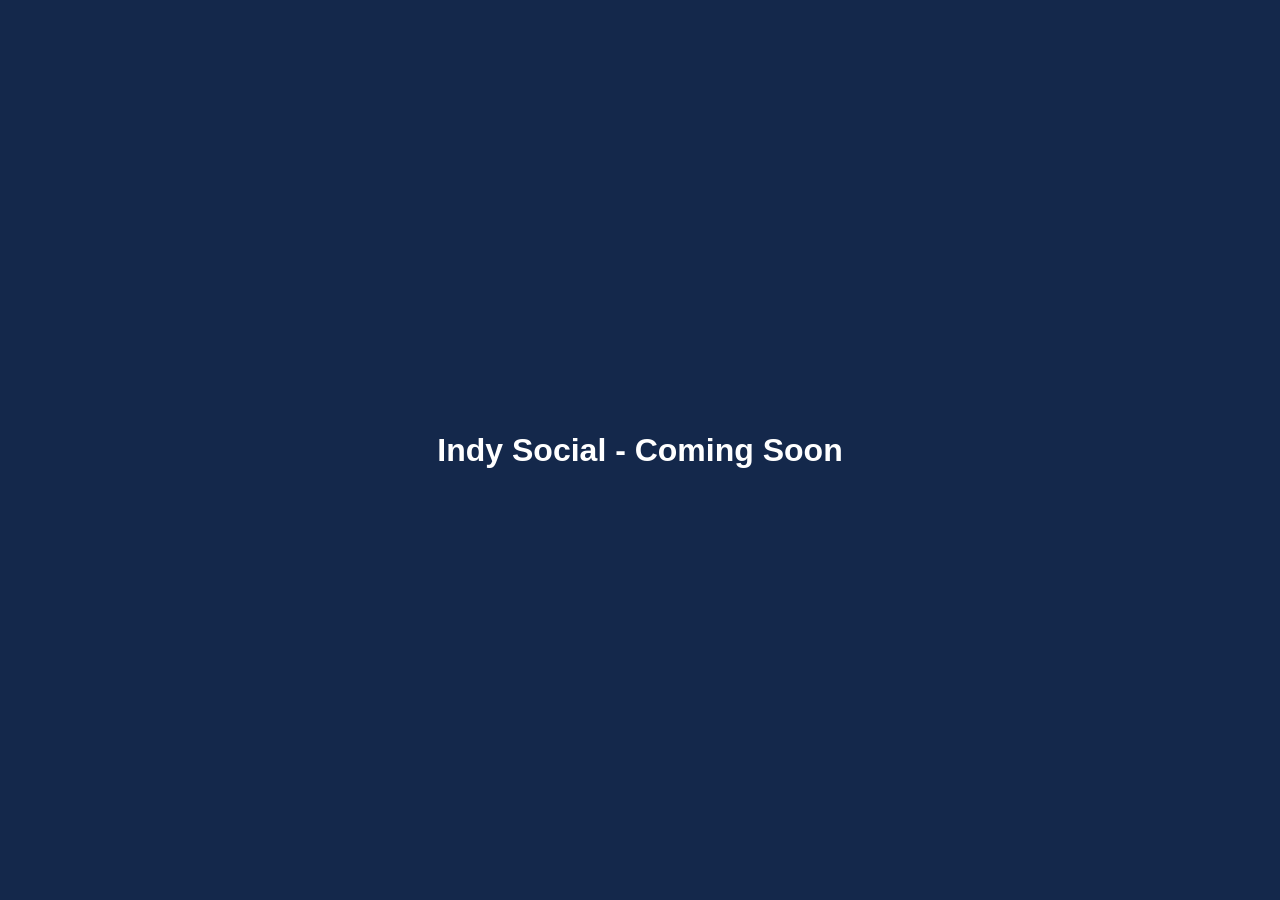
==== index.html @ dd0746d5 "Add initial HTML and CSS files for Indy Social landing page" ====
<!DOCTYPE html>
<html lang="en">
<head>
    <meta charset="UTF-8">
    <meta name="viewport" content="width=device-width, initial-scale=1.0">
    <title>Indy Social - Coming Soon</title>
<link rel="stylesheet" href="index.css">
</head>
<body>
    <h1>Indy Social - Coming Soon</h1>
</body>
</html>
---- index.css ----
body {
  display: flex;
  justify-content: center;
  align-items: center;
  height: 100vh;
  margin: 0;
  font-family: Arial, sans-serif;
  background-color: #14284b;
}
h1 {
  color: #ffffff;
}
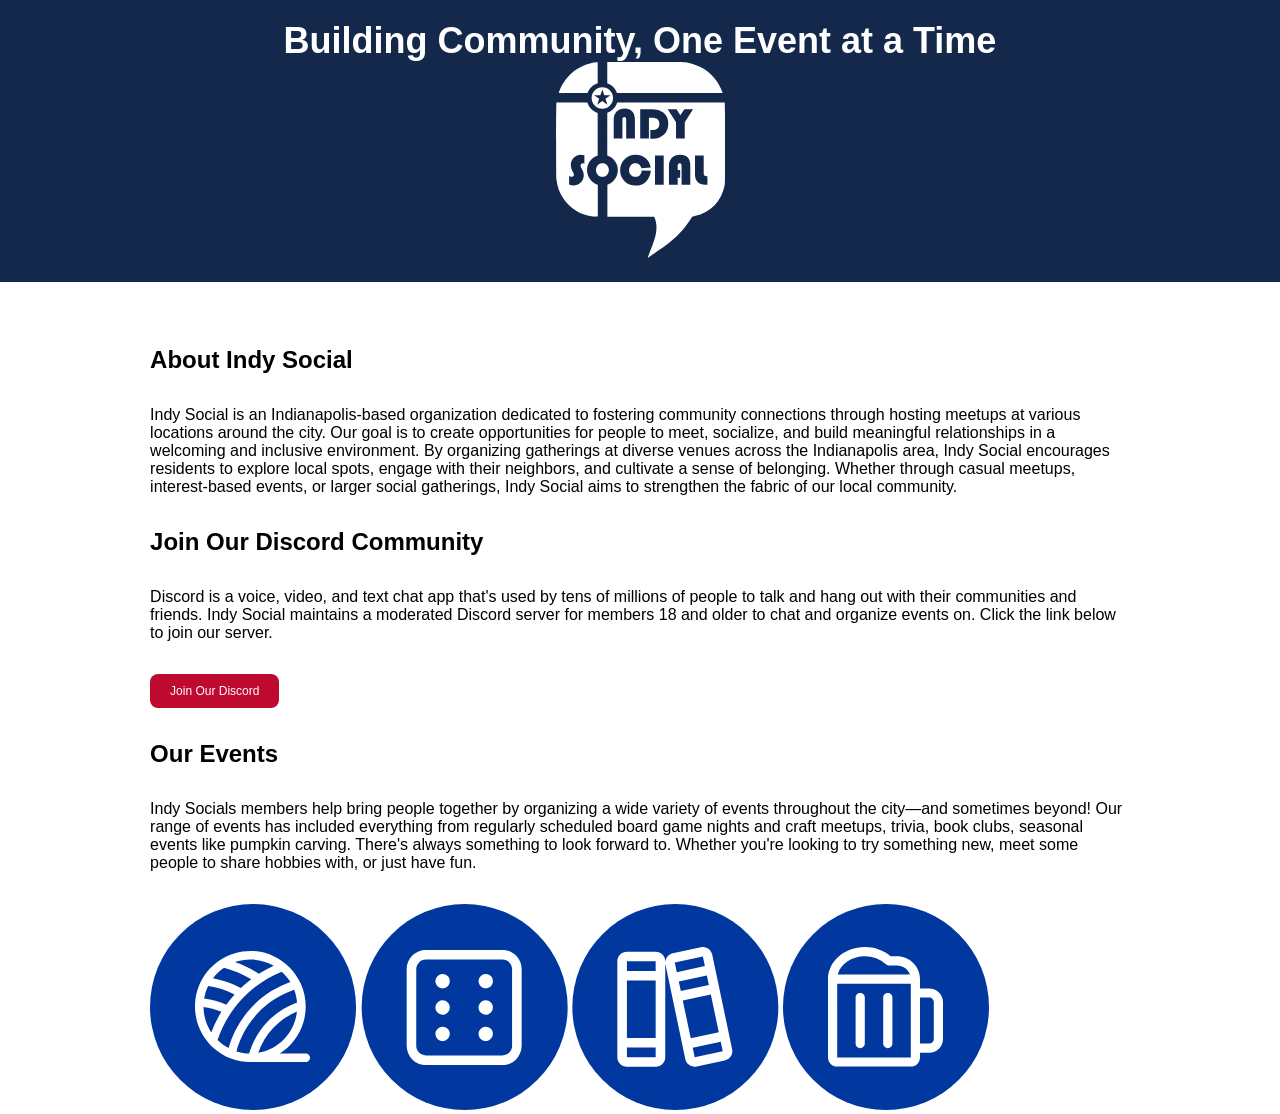
==== commit 9331e580: "Add some base body copy and icons for the page" ====
--- a/index.html
+++ b/index.html
@@ -3,10 +3,33 @@
 <head>
     <meta charset="UTF-8">
     <meta name="viewport" content="width=device-width, initial-scale=1.0">
-    <title>Indy Social - Coming Soon</title>
+    <title>Indy Social</title>
 <link rel="stylesheet" href="index.css">
 </head>
 <body>
-    <h1>Indy Social - Coming Soon</h1>
+    <header>
+        <h1>Building Community, One Event at a Time</h1>
+          <img src="./assets/IndySocial_Logo_Monotone.svg" alt="Indy Social Logo" />
+    </header>
+    <h2>About Indy Social</h2>
+    <p>Indy Social is an Indianapolis-based organization dedicated to fostering community connections through hosting meetups at various locations around the city. Our goal is to create opportunities for people to meet, socialize, and build meaningful relationships in a welcoming and inclusive environment. By organizing gatherings at diverse venues across the Indianapolis area, Indy Social encourages residents to explore local spots, engage with their neighbors, and cultivate a sense of belonging. Whether through casual meetups, interest-based events, or larger social gatherings, Indy Social aims to strengthen the fabric of our local community.</p>
+    <h2>Join Our Discord Community</h2>
+    <p>Discord is a voice, video, and text chat app that's used by tens of  millions of people to talk and hang out with their communities and friends. Indy Social maintains a moderated Discord server for  members 18 and older to chat and organize events on. Click the link below to join our server.</p>
+    <a href="https://discord.com/invite/indysocial" target="_blank" class="button">
+            Join Our Discord
+    </a>
+    <h2>Our Events</h2>
+    <p>Indy Socials members help bring people together by organizing a wide variety of events throughout the city—and sometimes beyond! Our range of events has included everything from regularly scheduled board game nights and craft meetups,  trivia, book clubs, seasonal events like pumpkin carving. There's always something to look forward to. Whether you're looking to try something new, meet some people to share hobbies with, or just have fun.</p>
+
+    <div class="icons">
+        <img src="./assets/yarn.svg" alt="Yarn Icon" />
+        <img src="./assets/dice.svg" alt="Dice Icon" />
+        <img src="./assets/books.svg" alt="Book Icon" />
+        <img src="./assets/beer.svg" alt="Beer Icon" />
+    </div>
+
+        
+
+   
 </body>
 </html>
--- a/index.css
+++ b/index.css
@@ -1,12 +1,46 @@
 body {
+  font-family: "Open Sans", sans-serif;
+  padding: 0;
+  margin: 0;
   display: flex;
-  justify-content: center;
-  align-items: center;
-  height: 100vh;
+  flex-direction: column;
+  gap: 2rem;
+}
+
+body > :not(header) {
+  margin: 0 9.38rem;
+}
+
+header {
+  background-color: #14284b;
+  padding: 1.25rem;
+  text-align: center;
+  margin-bottom: 2rem;
+}
+
+header h1 {
+  color: white;
+  font-family: "Open Sans", sans-serif;
+  font-size: 2.25rem; /* 36px to rem */
+  font-weight: bold;
   margin: 0;
-  font-family: Arial, sans-serif;
-  background-color: #14284b;
 }
-h1 {
-  color: #ffffff;
+
+.button {
+  background-color: #bf0a30;
+  color: white;
+  font-size: 0.75rem;
+  border: none;
+  padding: 0.625rem 1.25rem; /* 10px 20px to rem */
+  cursor: pointer;
+  text-align: center;
+  display: inline-block;
+  text-decoration: none;
+  border-radius: 0.5rem;
+  width: fit-content;
 }
+
+.icons {
+  flex-direction: row;
+  justify-content: space-evenly;
+}
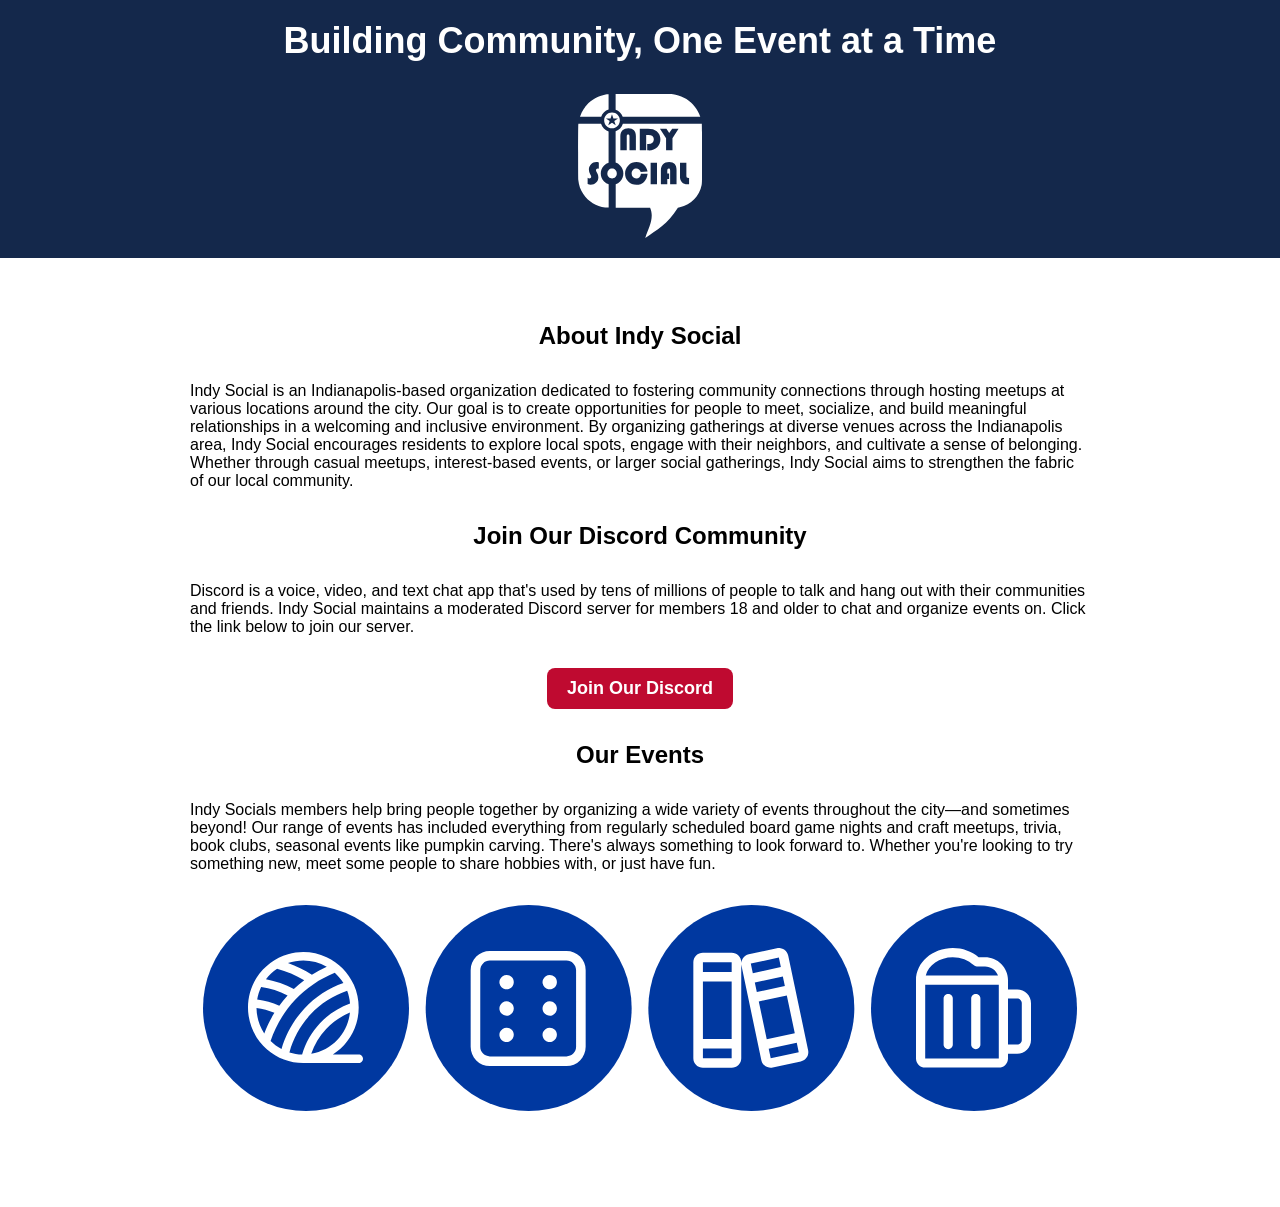
==== commit c320a395: "narrow body width and add spacing to header" ====
--- a/index.html
+++ b/index.html
@@ -9,7 +9,7 @@
 <body>
     <header>
         <h1>Building Community, One Event at a Time</h1>
-          <img src="./assets/IndySocial_Logo_Monotone.svg" alt="Indy Social Logo" />
+        <img src="./assets/IndySocial_Logo_Monotone.svg" alt="Indy Social Logo" />
     </header>
     <h2>About Indy Social</h2>
     <p>Indy Social is an Indianapolis-based organization dedicated to fostering community connections through hosting meetups at various locations around the city. Our goal is to create opportunities for people to meet, socialize, and build meaningful relationships in a welcoming and inclusive environment. By organizing gatherings at diverse venues across the Indianapolis area, Indy Social encourages residents to explore local spots, engage with their neighbors, and cultivate a sense of belonging. Whether through casual meetups, interest-based events, or larger social gatherings, Indy Social aims to strengthen the fabric of our local community.</p>
--- a/index.css
+++ b/index.css
@@ -1,21 +1,31 @@
 body {
   font-family: "Open Sans", sans-serif;
   padding: 0;
-  margin: 0;
+  margin: 0rem 0rem 6rem 0rem;
   display: flex;
   flex-direction: column;
   gap: 2rem;
 }
 
 body > :not(header) {
-  margin: 0 9.38rem;
+  margin: 0 auto;
+  max-width: 900px;
+  display: flex;
+  flex-direction: column;
 }
 
 header {
+  display: flex;
+  flex-direction: column;
+  align-items: center;
   background-color: #14284b;
   padding: 1.25rem;
   text-align: center;
   margin-bottom: 2rem;
+  gap: 2rem;
+  img {
+    width: 10%;
+  }
 }
 
 header h1 {
@@ -38,9 +48,12 @@
   text-decoration: none;
   border-radius: 0.5rem;
   width: fit-content;
+  font-weight: bold;
+  font-size: large;
 }
 
 .icons {
   flex-direction: row;
   justify-content: space-evenly;
+  gap: 1rem;
 }
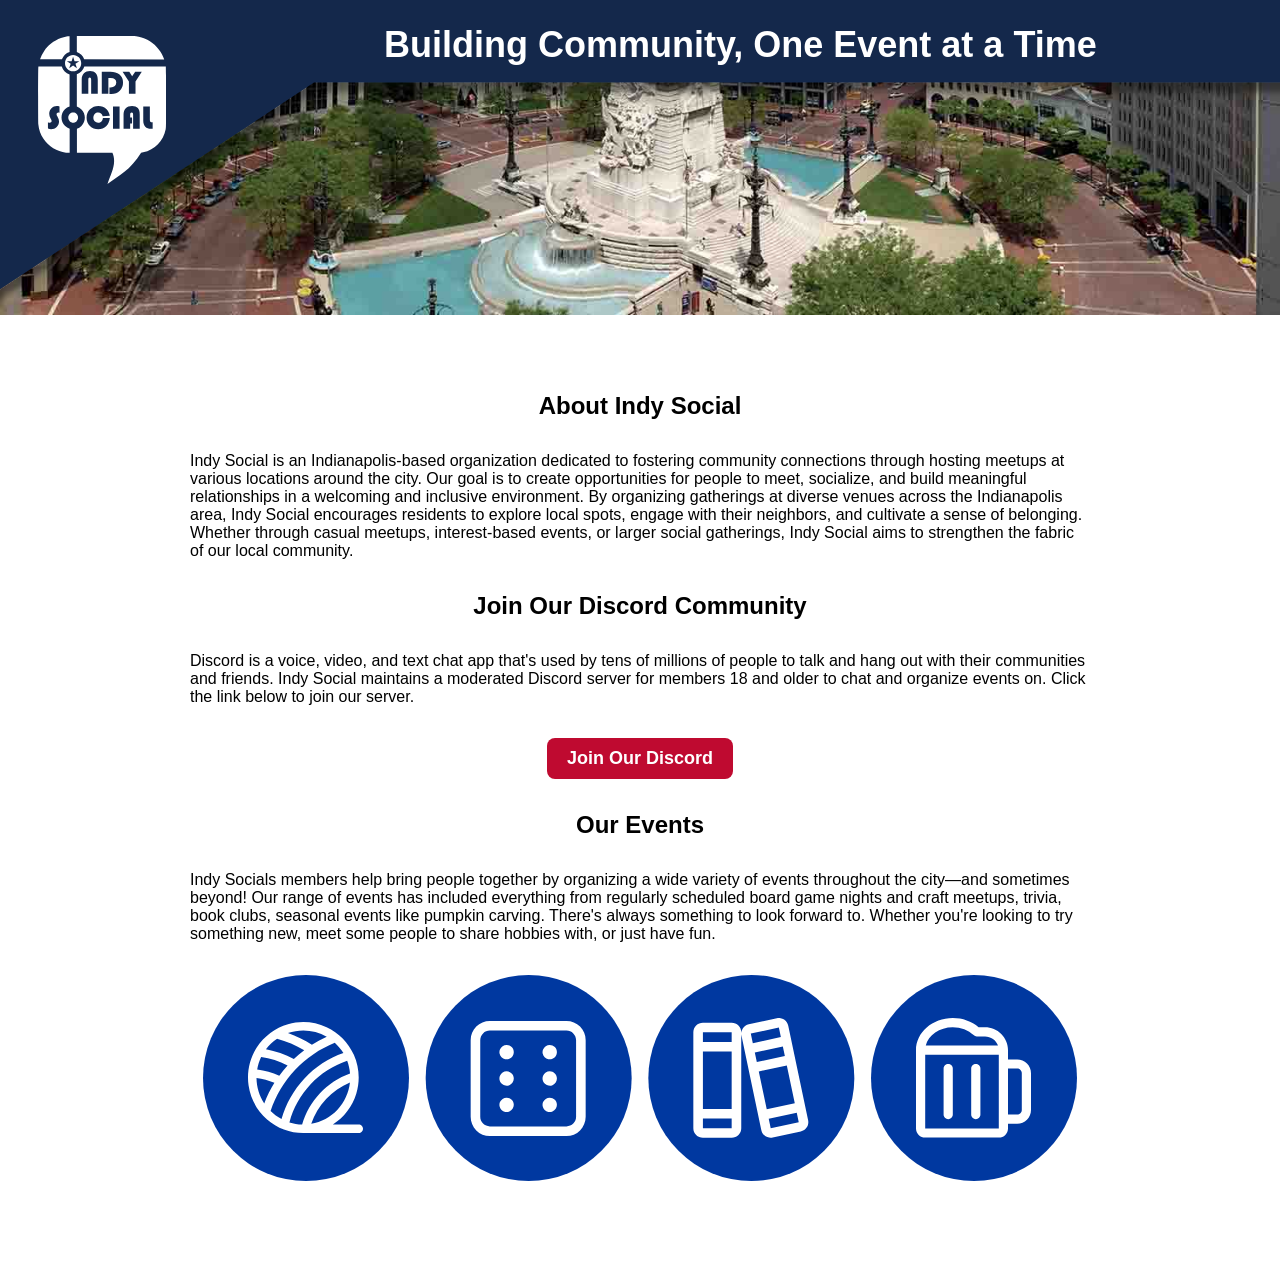
==== commit 0e5c6dc5: "add svg corner cut header shape and hero image" ====
--- a/index.html
+++ b/index.html
@@ -8,8 +8,12 @@
 </head>
 <body>
     <header>
-        <h1>Building Community, One Event at a Time</h1>
-        <img src="./assets/IndySocial_Logo_Monotone.svg" alt="Indy Social Logo" />
+        <div class="header-container"> 
+            <img class="header-border" src="./assets/header.svg"/>        
+            <img class="logo" src="./assets/IndySocial_Logo_Monotone.svg" alt="Indy Social Logo"  />
+            <h1 class="header-title">Building Community, One Event at a Time</h1>
+            <img class="header-hero-image" src="./assets/indy-city-circle.jpg"/>
+        </div>
     </header>
     <h2>About Indy Social</h2>
     <p>Indy Social is an Indianapolis-based organization dedicated to fostering community connections through hosting meetups at various locations around the city. Our goal is to create opportunities for people to meet, socialize, and build meaningful relationships in a welcoming and inclusive environment. By organizing gatherings at diverse venues across the Indianapolis area, Indy Social encourages residents to explore local spots, engage with their neighbors, and cultivate a sense of belonging. Whether through casual meetups, interest-based events, or larger social gatherings, Indy Social aims to strengthen the fabric of our local community.</p>
--- a/index.css
+++ b/index.css
@@ -18,22 +18,45 @@
   display: flex;
   flex-direction: column;
   align-items: center;
-  background-color: #14284b;
-  padding: 1.25rem;
   text-align: center;
-  margin-bottom: 2rem;
   gap: 2rem;
-  img {
-    width: 10%;
-  }
 }
 
-header h1 {
+.header-hero-image {
+  top: 0;
+  left: 0;
+  position: absolute;
+  object-fit: cover;
+  object-position: bottom;
+  width: 100%;
+  height: 35%;
+}
+
+.logo {
+  width: 10%;
+  position: absolute;
+  top: 4%;
+  left: 3%;
+  z-index: 2;
+}
+
+.header-title {
+  position: absolute;
+  top: 0;
+  left: 0;
   color: white;
   font-family: "Open Sans", sans-serif;
   font-size: 2.25rem; /* 36px to rem */
   font-weight: bold;
-  margin: 0;
+  margin-left: 30%;
+  z-index: 2;
+}
+
+.header-border {
+  position: relative;
+  z-index: 2;
+  width: auto;
+  filter: drop-shadow(0px 9px 5px rgba(0, 0, 0, 0.25));
 }
 
 .button {
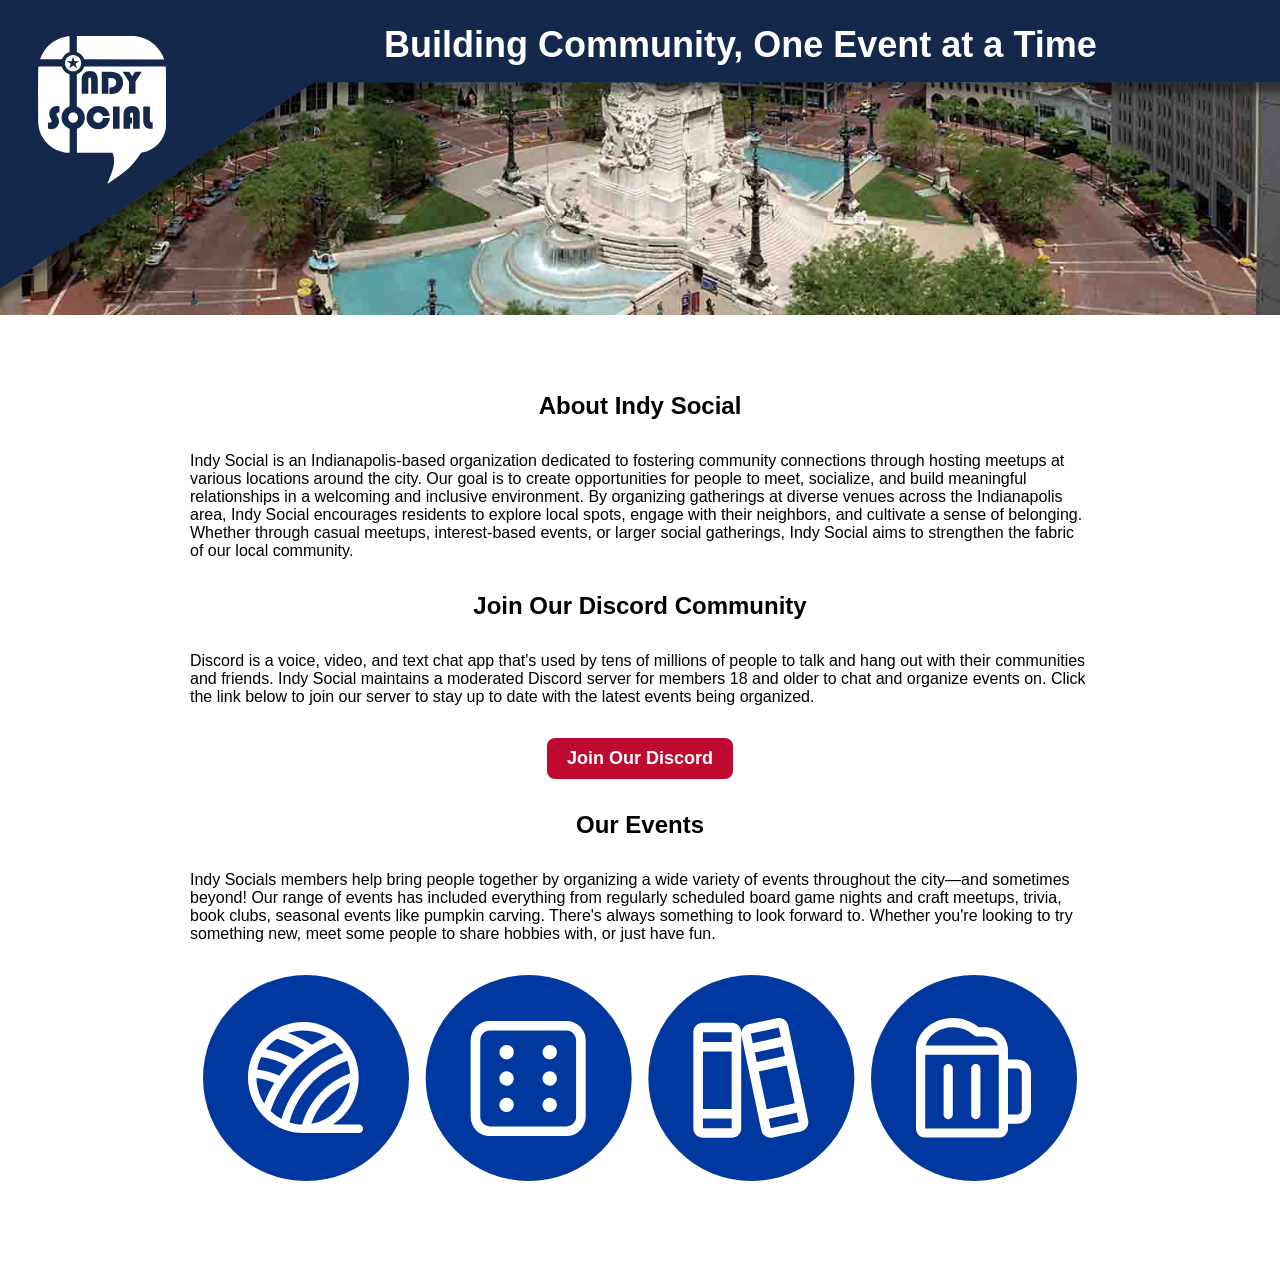
==== commit 15d33ce1: "improve server text" ====
--- a/index.html
+++ b/index.html
@@ -18,7 +18,7 @@
     <h2>About Indy Social</h2>
     <p>Indy Social is an Indianapolis-based organization dedicated to fostering community connections through hosting meetups at various locations around the city. Our goal is to create opportunities for people to meet, socialize, and build meaningful relationships in a welcoming and inclusive environment. By organizing gatherings at diverse venues across the Indianapolis area, Indy Social encourages residents to explore local spots, engage with their neighbors, and cultivate a sense of belonging. Whether through casual meetups, interest-based events, or larger social gatherings, Indy Social aims to strengthen the fabric of our local community.</p>
     <h2>Join Our Discord Community</h2>
-    <p>Discord is a voice, video, and text chat app that's used by tens of  millions of people to talk and hang out with their communities and friends. Indy Social maintains a moderated Discord server for  members 18 and older to chat and organize events on. Click the link below to join our server.</p>
+    <p>Discord is a voice, video, and text chat app that's used by tens of  millions of people to talk and hang out with their communities and friends. Indy Social maintains a moderated Discord server for  members 18 and older to chat and organize events on. Click the link below to join our server to stay up to date with the latest events being organized.</p>
     <a href="https://discord.com/invite/indysocial" target="_blank" class="button">
             Join Our Discord
     </a>
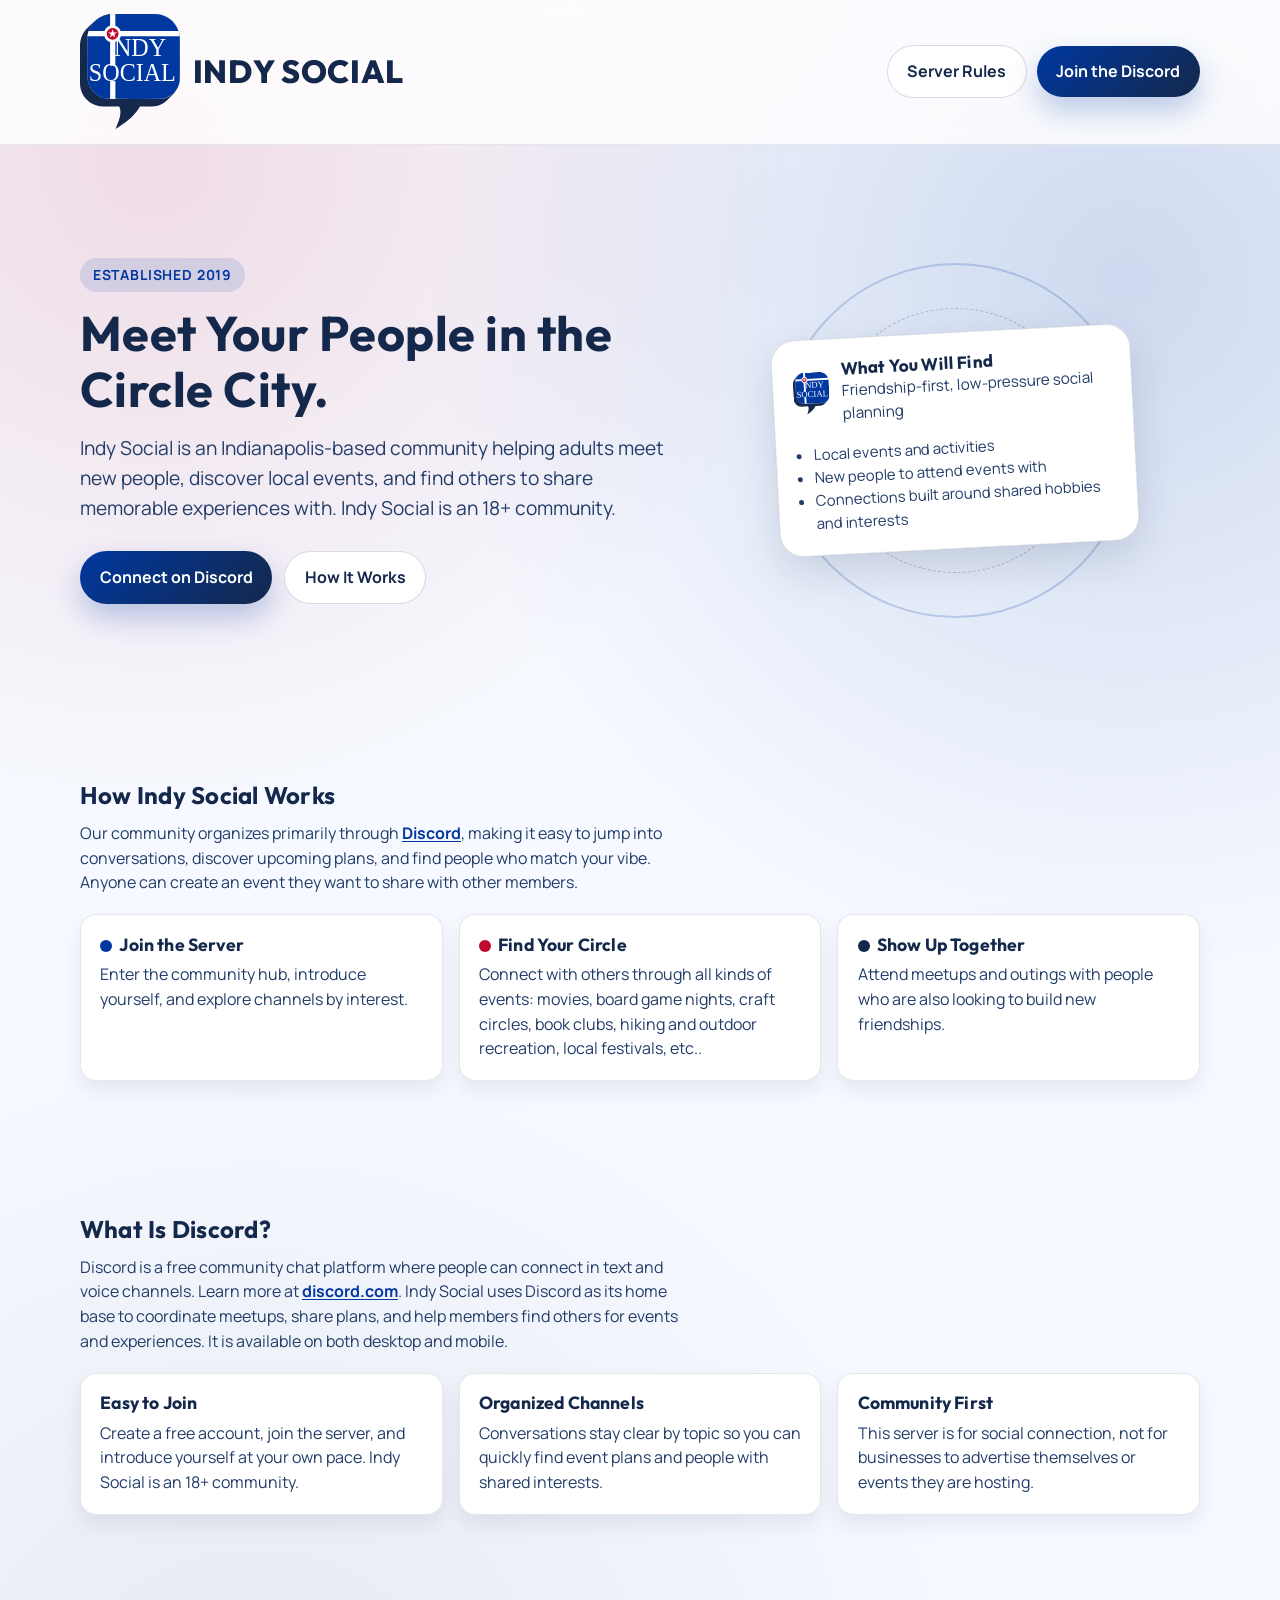
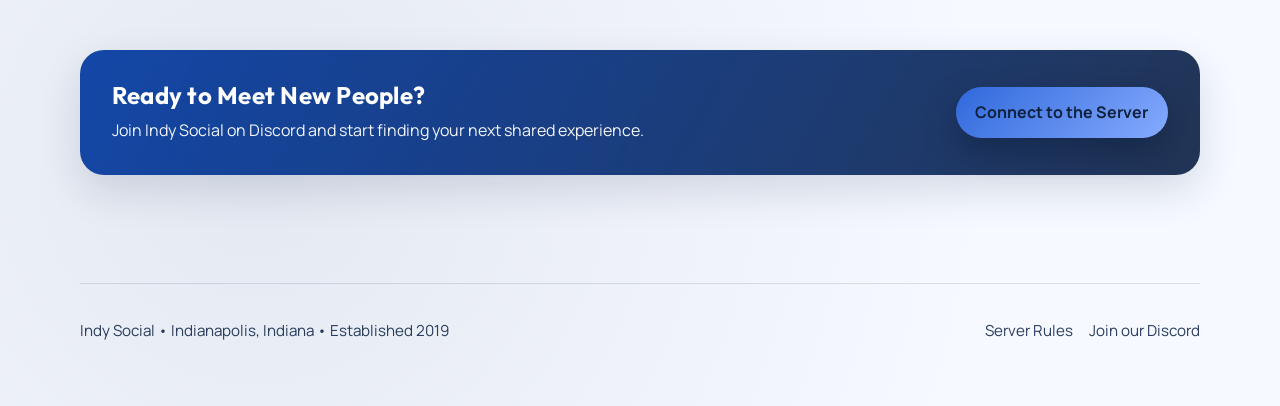
==== commit 39f9fad6: "Update with new html files, styles, content." ====
--- a/index.html
+++ b/index.html
@@ -1,39 +1,179 @@
 <!DOCTYPE html>
 <html lang="en">
 <head>
-    <meta charset="UTF-8">
-    <meta name="viewport" content="width=device-width, initial-scale=1.0">
-    <title>Indy Social</title>
-<link rel="stylesheet" href="index.css">
+  <meta charset="UTF-8" />
+  <meta name="viewport" content="width=device-width, initial-scale=1.0" />
+  <title>Indy Social | Meet New People in Indianapolis</title>
+  <meta
+    name="description"
+    content="Indy Social helps adults in Indianapolis meet new people and find friends for events and shared experiences. Join our Discord community today."
+  />
+  <link rel="preconnect" href="https://fonts.googleapis.com" />
+  <link rel="preconnect" href="https://fonts.gstatic.com" crossorigin />
+  <link
+    href="https://fonts.googleapis.com/css2?family=Manrope:wght@400;500;600;700;800&family=Outfit:wght@500;600;700;800&display=swap"
+    rel="stylesheet"
+  />
+  <link rel="stylesheet" href="styles/site.css" />
 </head>
 <body>
-    <header>
-        <div class="header-container"> 
-            <img class="header-border" src="./assets/header.svg"/>        
-            <img class="logo" src="./assets/IndySocial_Logo_Monotone.svg" alt="Indy Social Logo"  />
-            <h1 class="header-title">Building Community, One Event at a Time</h1>
-            <img class="header-hero-image" src="./assets/indy-city-circle.jpg"/>
+  <header class="site-header">
+    <div class="container header-row">
+      <a class="brand" href="#top" aria-label="Indy Social Home">
+          <img class="brand-mark" src="assets/IndySocialIcon_Colored.svg" alt="Indy Social logo icon" aria-hidden="true" />
+        <span>INDY SOCIAL</span>
+      </a>
+
+      <div class="header-actions">
+        <a class="ghost-btn" href="rules.html">Server Rules</a>
+        <a class="discord-btn" href="https://discord.gg/YEjSyDCSVV" target="_blank" rel="noopener noreferrer">
+          Join the Discord
+        </a>
+      </div>
+    </div>
+  </header>
+
+  <main id="top">
+    <section class="hero">
+      <div class="container hero-layout">
+        <div class="reveal">
+          <span class="pill">Established 2019</span>
+          <h1>Meet Your People in the Circle City.</h1>
+          <p class="lead">
+            Indy Social is an Indianapolis-based community helping adults meet new people,
+            discover local events, and find others to share memorable experiences with.
+            Indy Social is an 18+ community.
+          </p>
+
+          <div class="hero-actions">
+            <a class="primary-btn" href="https://discord.gg/YEjSyDCSVV" target="_blank" rel="noopener noreferrer">Connect on Discord</a>
+            <a class="ghost-btn" href="#how-it-works">How It Works</a>
+          </div>
         </div>
-    </header>
-    <h2>About Indy Social</h2>
-    <p>Indy Social is an Indianapolis-based organization dedicated to fostering community connections through hosting meetups at various locations around the city. Our goal is to create opportunities for people to meet, socialize, and build meaningful relationships in a welcoming and inclusive environment. By organizing gatherings at diverse venues across the Indianapolis area, Indy Social encourages residents to explore local spots, engage with their neighbors, and cultivate a sense of belonging. Whether through casual meetups, interest-based events, or larger social gatherings, Indy Social aims to strengthen the fabric of our local community.</p>
-    <h2>Join Our Discord Community</h2>
-    <p>Discord is a voice, video, and text chat app that's used by tens of  millions of people to talk and hang out with their communities and friends. Indy Social maintains a moderated Discord server for  members 18 and older to chat and organize events on. Click the link below to join our server to stay up to date with the latest events being organized.</p>
-    <a href="https://discord.com/invite/indysocial" target="_blank" class="button">
-            Join Our Discord
-    </a>
-    <h2>Our Events</h2>
-    <p>Indy Socials members help bring people together by organizing a wide variety of events throughout the city—and sometimes beyond! Our range of events has included everything from regularly scheduled board game nights and craft meetups,  trivia, book clubs, seasonal events like pumpkin carving. There's always something to look forward to. Whether you're looking to try something new, meet some people to share hobbies with, or just have fun.</p>
 
-    <div class="icons">
-        <img src="./assets/yarn.svg" alt="Yarn Icon" />
-        <img src="./assets/dice.svg" alt="Dice Icon" />
-        <img src="./assets/books.svg" alt="Book Icon" />
-        <img src="./assets/beer.svg" alt="Beer Icon" />
+        <div class="hero-art reveal" aria-hidden="true">
+          <span class="orb one"></span>
+          <span class="orb two"></span>
+          <span class="orb three"></span>
+
+          <article class="hero-card">
+            <div class="hero-card-header">
+              <span class="mini-circle">
+                <img src="assets/IndySocialIcon_Colored.svg" alt="Indy Social icon" />
+              </span>
+              <div>
+                <h3>What You Will Find</h3>
+                <p>Friendship-first, low-pressure social planning</p>
+              </div>
+            </div>
+            <ul>
+              <li>Local events and activities</li>
+              <li>New people to attend events with</li>
+              <li>Connections built around shared hobbies and interests</li>
+            </ul>
+          </article>
+        </div>
+      </div>
+    </section>
+
+    <section id="how-it-works">
+      <div class="container">
+        <div class="section-head reveal">
+          <h2>How Indy Social Works</h2>
+          <p>
+            Our community organizes primarily through <a class="inline-link" href="#discord-about">Discord</a>, making it easy to jump into
+            conversations, discover upcoming plans, and find people who match your vibe. Anyone can create an event they want
+            to share with other members.
+          </p>
+        </div>
+
+        <div class="grid-3">
+          <article class="card reveal">
+            <h3><span class="dot blue"></span>Join the Server</h3>
+            <p>Enter the community hub, introduce yourself, and explore channels by interest.</p>
+          </article>
+          <article class="card reveal">
+            <h3><span class="dot red"></span>Find Your Circle</h3>
+            <p>Connect with others through all kinds of events: movies, board game nights, craft circles, book clubs, hiking and outdoor recreation, local festivals, etc..</p>
+          </article>
+          <article class="card reveal">
+            <h3><span class="dot navy"></span>Show Up Together</h3>
+            <p>Attend meetups and outings with people who are also looking to build new friendships.</p>
+          </article>
+        </div>
+      </div>
+    </section>
+
+    <section id="discord-about">
+      <div class="container">
+        <div class="section-head reveal">
+          <h2>What Is Discord?</h2>
+          <p>
+            Discord is a free community chat platform where people can connect in text and voice channels. Learn more at
+            <a class="inline-link" href="https://discord.com/" target="_blank" rel="noopener noreferrer">discord.com</a>.
+            Indy Social uses Discord as its home base to coordinate meetups, share plans, and help members
+            find others for events and experiences. It is available on both desktop and mobile.
+          </p>
+        </div>
+
+        <div class="grid-3">
+          <article class="card reveal">
+            <h3>Easy to Join</h3>
+            <p>Create a free account, join the server, and introduce yourself at your own pace. Indy Social is an 18+ community.</p>
+          </article>
+          <article class="card reveal">
+            <h3>Organized Channels</h3>
+            <p>Conversations stay clear by topic so you can quickly find event plans and people with shared interests.</p>
+          </article>
+          <article class="card reveal">
+            <h3>Community First</h3>
+            <p>This server is for social connection, not for businesses to advertise themselves or events they are hosting.</p>
+          </article>
+        </div>
+      </div>
+    </section>
+
+    <section>
+      <div class="container reveal">
+        <div class="cta-band">
+          <div>
+            <h2>Ready to Meet New People?</h2>
+            <p>Join Indy Social on Discord and start finding your next shared experience.</p>
+          </div>
+          <a class="discord-btn" href="https://discord.gg/YEjSyDCSVV" target="_blank" rel="noopener noreferrer">
+            Connect to the Server
+          </a>
+        </div>
+      </div>
+    </section>
+  </main>
+
+  <footer>
+    <div class="container footer-row">
+      <p>Indy Social • Indianapolis, Indiana • Established 2019</p>
+      <div class="footer-links">
+        <a href="rules.html">Server Rules</a>
+        <a href="https://discord.gg/YEjSyDCSVV" target="_blank" rel="noopener noreferrer">Join our Discord</a>
+      </div>
     </div>
+  </footer>
 
-        
+  <script>
+    const revealItems = document.querySelectorAll(".reveal");
 
-   
+    const observer = new IntersectionObserver(
+      (entries) => {
+        for (const entry of entries) {
+          if (entry.isIntersecting) {
+            entry.target.classList.add("visible");
+            observer.unobserve(entry.target);
+          }
+        }
+      },
+      { threshold: 0.16 }
+    );
+
+    revealItems.forEach((item) => observer.observe(item));
+  </script>
 </body>
-</html>+</html>
--- a/styles/site.css
+++ b/styles/site.css
@@ -0,0 +1,543 @@
+:root {
+  --black: #000000;
+  --blue: #0038a0;
+  --navy: #14284b;
+  --red: #bf0a30;
+  --white: #ffffff;
+
+  --blue-2: #1f5fd1;
+  --navy-2: #223c69;
+  --sky: #dce8ff;
+  --paper: #f6f9ff;
+
+  --radius-lg: 24px;
+  --radius-md: 16px;
+  --shadow-soft: 0 16px 40px rgba(20, 40, 75, 0.14);
+  --shadow-strong: 0 14px 30px rgba(0, 56, 160, 0.25);
+  --container: 1120px;
+}
+
+* {
+  box-sizing: border-box;
+}
+
+html,
+body {
+  margin: 0;
+  padding: 0;
+  scroll-behavior: smooth;
+}
+
+body {
+  font-family: "Manrope", "Segoe UI", sans-serif;
+  color: var(--navy);
+  background:
+    radial-gradient(circle at 12% 8%, rgba(191, 10, 48, 0.12), transparent 30%),
+    radial-gradient(circle at 88% 14%, rgba(0, 56, 160, 0.16), transparent 34%),
+    radial-gradient(circle at 20% 88%, rgba(20, 40, 75, 0.08), transparent 36%),
+    var(--paper);
+  line-height: 1.55;
+}
+
+a {
+  color: inherit;
+  text-decoration: none;
+}
+
+.container {
+  width: min(var(--container), calc(100% - 2rem));
+  margin: 0 auto;
+}
+
+.site-header {
+  position: sticky;
+  top: 0;
+  z-index: 100;
+  backdrop-filter: blur(8px);
+  background: rgba(255, 255, 255, 0.82);
+  border-bottom: 1px solid rgba(20, 40, 75, 0.1);
+}
+
+.header-row {
+  display: flex;
+  align-items: center;
+  justify-content: space-between;
+  gap: 1rem;
+  padding: 0.9rem 0;
+}
+
+.header-actions {
+  display: flex;
+  align-items: center;
+  gap: 0.65rem;
+}
+
+.brand {
+  display: inline-flex;
+  align-items: center;
+  font-size: 2rem;
+  gap: 0.8rem;
+  font-weight: 800;
+  letter-spacing: 0.02em;
+  font-family: "Outfit", "Segoe UI", sans-serif;
+}
+
+.brand-mark {
+  width: 100px;
+  height: auto;
+  display: block;
+  flex: 0 0 auto;
+}
+
+.brand-mark img {
+  width: 100%;
+  height: auto;
+  display: block;
+}
+
+.inline-link {
+  color: var(--blue);
+  text-decoration: underline;
+  text-underline-offset: 2px;
+  font-weight: 700;
+}
+
+.inline-link:hover {
+  color: var(--navy);
+}
+
+.discord-btn,
+.primary-btn,
+.ghost-btn {
+  display: inline-flex;
+  align-items: center;
+  justify-content: center;
+  gap: 0.5rem;
+  padding: 0.82rem 1.22rem;
+  border-radius: 999px;
+  font-weight: 700;
+  transition:
+    transform 180ms ease,
+    box-shadow 180ms ease,
+    background 180ms ease;
+}
+
+.discord-btn,
+.primary-btn {
+  color: var(--white);
+  background: linear-gradient(135deg, var(--blue), var(--navy));
+  box-shadow: var(--shadow-strong);
+}
+
+.discord-btn:hover,
+.primary-btn:hover {
+  transform: translateY(-2px);
+  box-shadow: 0 18px 30px rgba(0, 56, 160, 0.3);
+}
+
+.ghost-btn {
+  background: var(--white);
+  border: 1px solid rgba(20, 40, 75, 0.16);
+  color: var(--navy);
+}
+
+.ghost-btn:hover {
+  transform: translateY(-2px);
+  box-shadow: var(--shadow-soft);
+}
+
+.hero {
+  position: relative;
+  overflow: hidden;
+  padding: 5.4rem 0 4rem;
+}
+
+.hero-layout {
+  display: grid;
+  grid-template-columns: 1.1fr 0.9fr;
+  align-items: center;
+  gap: 2rem;
+}
+
+.pill {
+  display: inline-flex;
+  align-items: center;
+  gap: 0.45rem;
+  padding: 0.38rem 0.8rem;
+  border-radius: 999px;
+  background: rgba(0, 56, 160, 0.12);
+  color: var(--blue);
+  font-weight: 700;
+  font-size: 0.87rem;
+  text-transform: uppercase;
+  letter-spacing: 0.06em;
+}
+
+h1,
+h2,
+h3 {
+  margin: 0;
+  line-height: 1.15;
+  font-family: "Outfit", "Segoe UI", sans-serif;
+  letter-spacing: 0.01em;
+  color: var(--navy);
+}
+
+h1 {
+  margin-top: 0.9rem;
+  font-size: clamp(2rem, 3.8vw, 3.6rem);
+  max-width: 18ch;
+}
+
+.lead {
+  margin: 1rem 0 1.7rem;
+  font-size: clamp(1rem, 1.6vw, 1.2rem);
+  max-width: 58ch;
+  color: var(--navy-2);
+}
+
+.hero-actions {
+  display: flex;
+  flex-wrap: wrap;
+  gap: 0.75rem;
+  margin-bottom: 1.25rem;
+}
+
+.quick-facts {
+  display: flex;
+  flex-wrap: wrap;
+  gap: 0.8rem;
+  padding: 0;
+  margin: 0;
+  list-style: none;
+}
+
+.quick-facts li {
+  background: var(--white);
+  border: 1px solid rgba(20, 40, 75, 0.1);
+  border-radius: 999px;
+  padding: 0.5rem 0.85rem;
+  font-size: 0.92rem;
+  font-weight: 700;
+  box-shadow: 0 8px 18px rgba(20, 40, 75, 0.08);
+}
+
+.hero-art {
+  position: relative;
+  min-height: 420px;
+  display: grid;
+  place-items: center;
+}
+
+.orb {
+  position: absolute;
+  border-radius: 50%;
+  border: 1px dashed rgba(20, 40, 75, 0.25);
+  animation: spin 24s linear infinite;
+}
+
+.orb.one {
+  width: 355px;
+  height: 355px;
+  border-width: 2px;
+  border-style: solid;
+  border-color: rgba(0, 56, 160, 0.2);
+  animation-duration: 34s;
+}
+
+.orb.two {
+  width: 265px;
+  height: 265px;
+  animation-duration: 28s;
+  animation-direction: reverse;
+}
+
+.orb.three {
+  width: 180px;
+  height: 180px;
+  border-style: solid;
+  border-color: rgba(191, 10, 48, 0.28);
+  animation-duration: 18s;
+}
+
+.hero-card {
+  position: relative;
+  width: min(360px, 100%);
+  border-radius: var(--radius-lg);
+  background: var(--white);
+  border: 1px solid rgba(20, 40, 75, 0.14);
+  box-shadow: var(--shadow-soft);
+  padding: 1.25rem;
+  transform: rotate(-3deg);
+  animation: float 4.5s ease-in-out infinite;
+}
+
+.hero-card-header {
+  display: flex;
+  align-items: center;
+  gap: 0.8rem;
+  margin-bottom: 1rem;
+}
+
+.mini-circle {
+  width: 42px;
+  height: 42px;
+  /* border-radius: 50%; */
+  display: grid;
+  place-items: center;
+}
+
+.mini-circle img {
+  width: 100%;
+  height: 100%;
+  object-fit: cover;
+  display: block;
+}
+
+.hero-card h3 {
+  font-size: 1.08rem;
+}
+
+.hero-card p {
+  margin: 0;
+  color: var(--navy-2);
+  font-size: 0.95rem;
+}
+
+.hero-card ul {
+  margin: 1rem 0 0;
+  padding-left: 1.05rem;
+  color: var(--navy-2);
+  font-size: 0.93rem;
+}
+
+section {
+  padding: 4.2rem 0;
+}
+
+.section-head {
+  margin-bottom: 1.2rem;
+  max-width: 62ch;
+}
+
+.section-head p {
+  margin: 0.7rem 0 0;
+  color: var(--navy-2);
+}
+
+.grid-3 {
+  display: grid;
+  grid-template-columns: repeat(3, minmax(0, 1fr));
+  gap: 1rem;
+}
+
+.card {
+  background: var(--white);
+  border: 1px solid rgba(20, 40, 75, 0.11);
+  border-radius: var(--radius-md);
+  padding: 1.2rem;
+  box-shadow: 0 10px 20px rgba(20, 40, 75, 0.08);
+}
+
+.card h3 {
+  font-size: 1.1rem;
+  margin-bottom: 0.45rem;
+}
+
+.card p {
+  margin: 0;
+  color: var(--navy-2);
+}
+
+.dot {
+  width: 12px;
+  height: 12px;
+  border-radius: 50%;
+  display: inline-block;
+  margin-right: 0.45rem;
+  transform: translateY(1px);
+}
+
+.dot.blue {
+  background: var(--blue);
+}
+.dot.red {
+  background: var(--red);
+}
+.dot.navy {
+  background: var(--navy);
+}
+
+.cta-band {
+  background:
+    linear-gradient(120deg, rgba(0, 56, 160, 0.92), rgba(20, 40, 75, 0.94)),
+    repeating-radial-gradient(
+      circle at 25% 50%,
+      rgba(255, 255, 255, 0.1) 0 8px,
+      transparent 8px 18px
+    );
+  color: var(--white);
+  border-radius: var(--radius-lg);
+  padding: 2rem;
+  display: grid;
+  grid-template-columns: 1fr auto;
+  gap: 1rem;
+  align-items: center;
+  box-shadow: var(--shadow-soft);
+}
+
+.cta-band h2 {
+  color: var(--white);
+  margin-bottom: 0.55rem;
+}
+
+.cta-band p {
+  margin: 0;
+  opacity: 0.95;
+}
+
+.cta-band .discord-btn {
+  background: linear-gradient(135deg, #2f68db, #86abff);
+  color: #0f213d;
+  box-shadow: 0 14px 32px rgba(3, 18, 44, 0.35);
+}
+
+.cta-band .discord-btn:hover {
+  box-shadow: 0 18px 32px rgba(3, 18, 44, 0.42);
+}
+
+footer {
+  padding: 2.6rem 0 3rem;
+  color: rgba(20, 40, 75, 0.9);
+}
+
+.footer-row {
+  display: flex;
+  flex-wrap: wrap;
+  align-items: center;
+  justify-content: space-between;
+  gap: 1rem;
+  border-top: 1px solid rgba(20, 40, 75, 0.12);
+  padding-top: 1.2rem;
+  font-size: 0.95rem;
+}
+
+.footer-links {
+  display: flex;
+  align-items: center;
+  gap: 1rem;
+}
+
+.rules-list {
+  margin: 0;
+  padding-left: 1.25rem;
+  display: grid;
+  gap: 0.65rem;
+  color: var(--navy-2);
+}
+
+.rules-list li {
+  line-height: 1.5;
+}
+
+.reveal {
+  opacity: 0;
+  transform: translateY(16px);
+  transition:
+    opacity 500ms ease,
+    transform 500ms ease;
+}
+
+.reveal.visible {
+  opacity: 1;
+  transform: translateY(0);
+}
+
+@keyframes float {
+  0%,
+  100% {
+    transform: rotate(-3deg) translateY(0);
+  }
+  50% {
+    transform: rotate(-2deg) translateY(-9px);
+  }
+}
+
+@keyframes spin {
+  from {
+    transform: rotate(0deg);
+  }
+  to {
+    transform: rotate(360deg);
+  }
+}
+
+@media (max-width: 960px) {
+  .hero-layout,
+  .cta-band {
+    grid-template-columns: 1fr;
+  }
+
+  .hero {
+    padding-top: 4.2rem;
+  }
+
+  .hero-art {
+    min-height: 350px;
+  }
+
+  .grid-3 {
+    grid-template-columns: repeat(2, minmax(0, 1fr));
+  }
+}
+
+@media (max-width: 640px) {
+  .header-row {
+    padding: 0.8rem 0;
+    flex-wrap: wrap;
+  }
+
+  .brand {
+    font-size: 0.95rem;
+  }
+
+  .header-actions {
+    width: 100%;
+    justify-content: space-between;
+  }
+
+  .discord-btn,
+  .primary-btn,
+  .ghost-btn {
+    padding: 0.72rem 1rem;
+    font-size: 0.9rem;
+  }
+
+  .grid-3 {
+    grid-template-columns: 1fr;
+  }
+
+  .hero-card {
+    transform: none;
+  }
+
+  .orb.one {
+    width: 300px;
+    height: 300px;
+  }
+
+  .orb.two {
+    width: 220px;
+    height: 220px;
+  }
+
+  .orb.three {
+    width: 150px;
+    height: 150px;
+  }
+
+  .footer-links {
+    width: 100%;
+    justify-content: space-between;
+  }
+}
